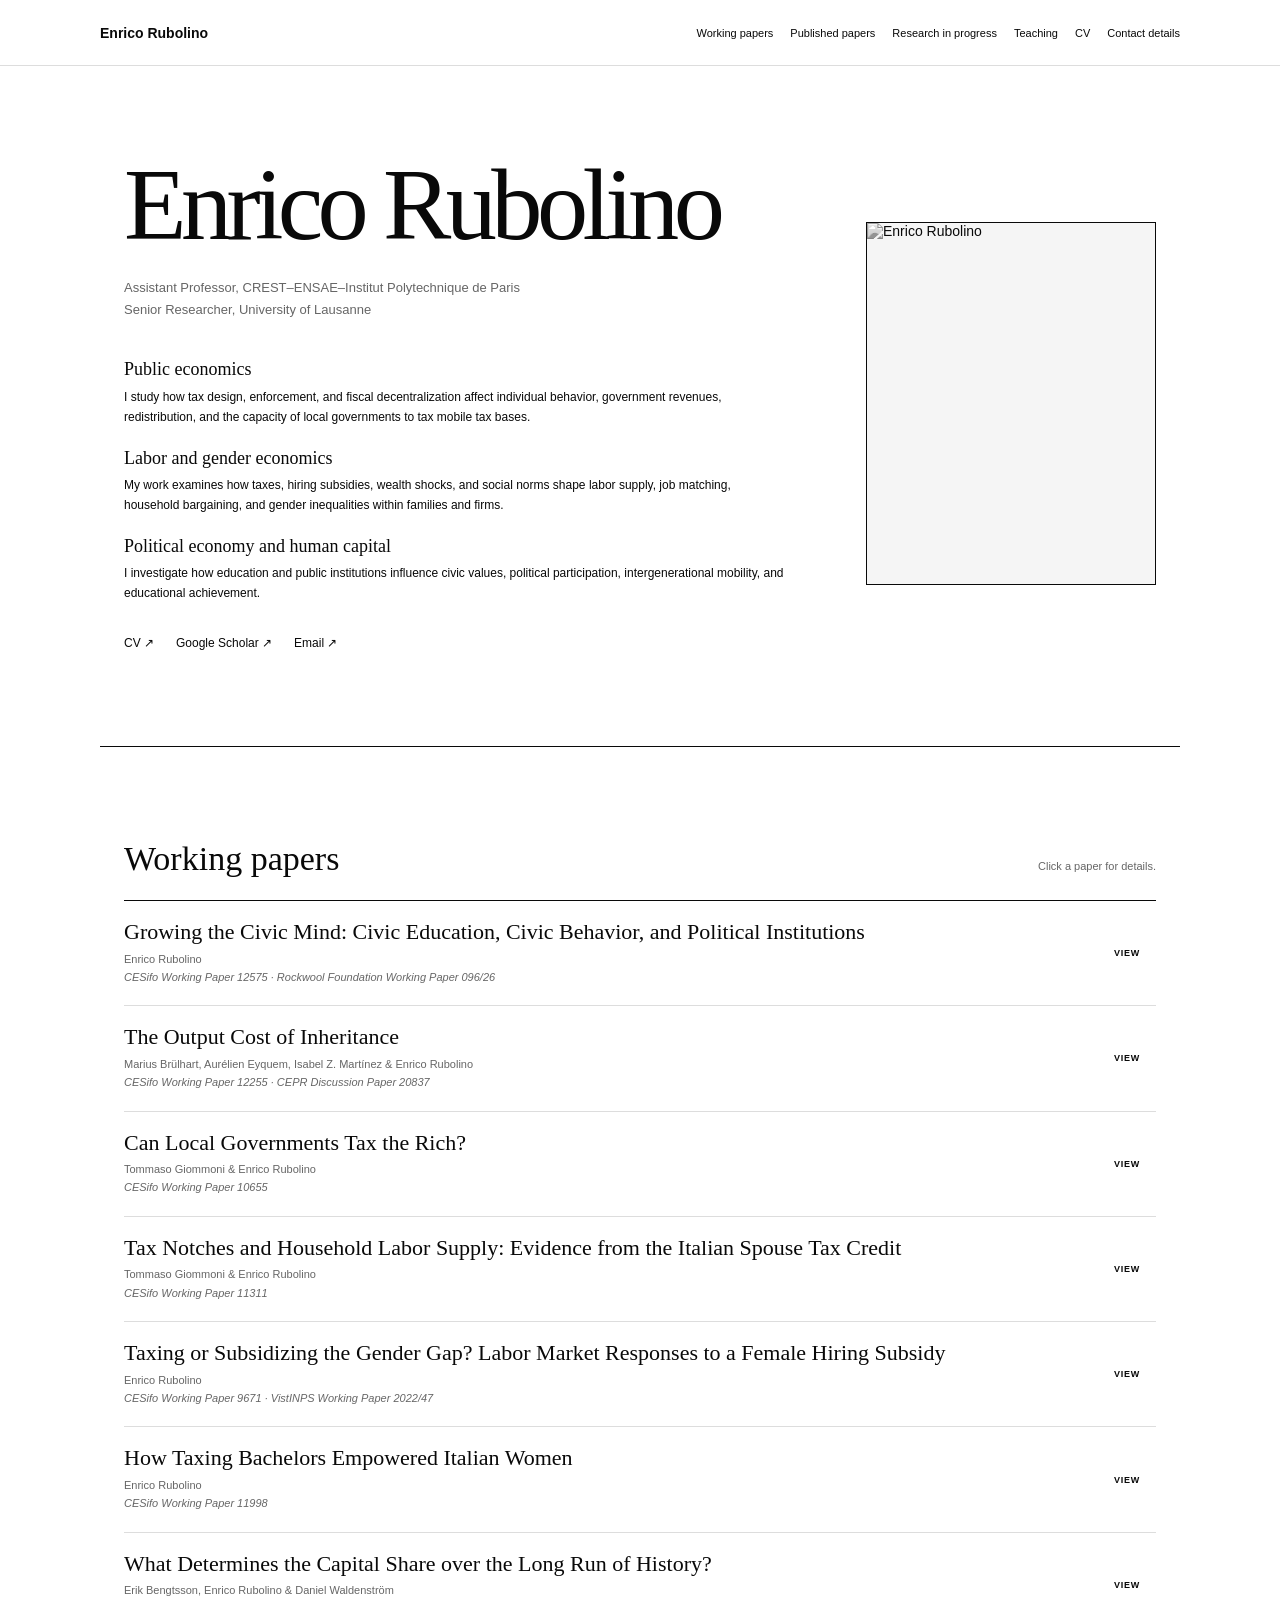
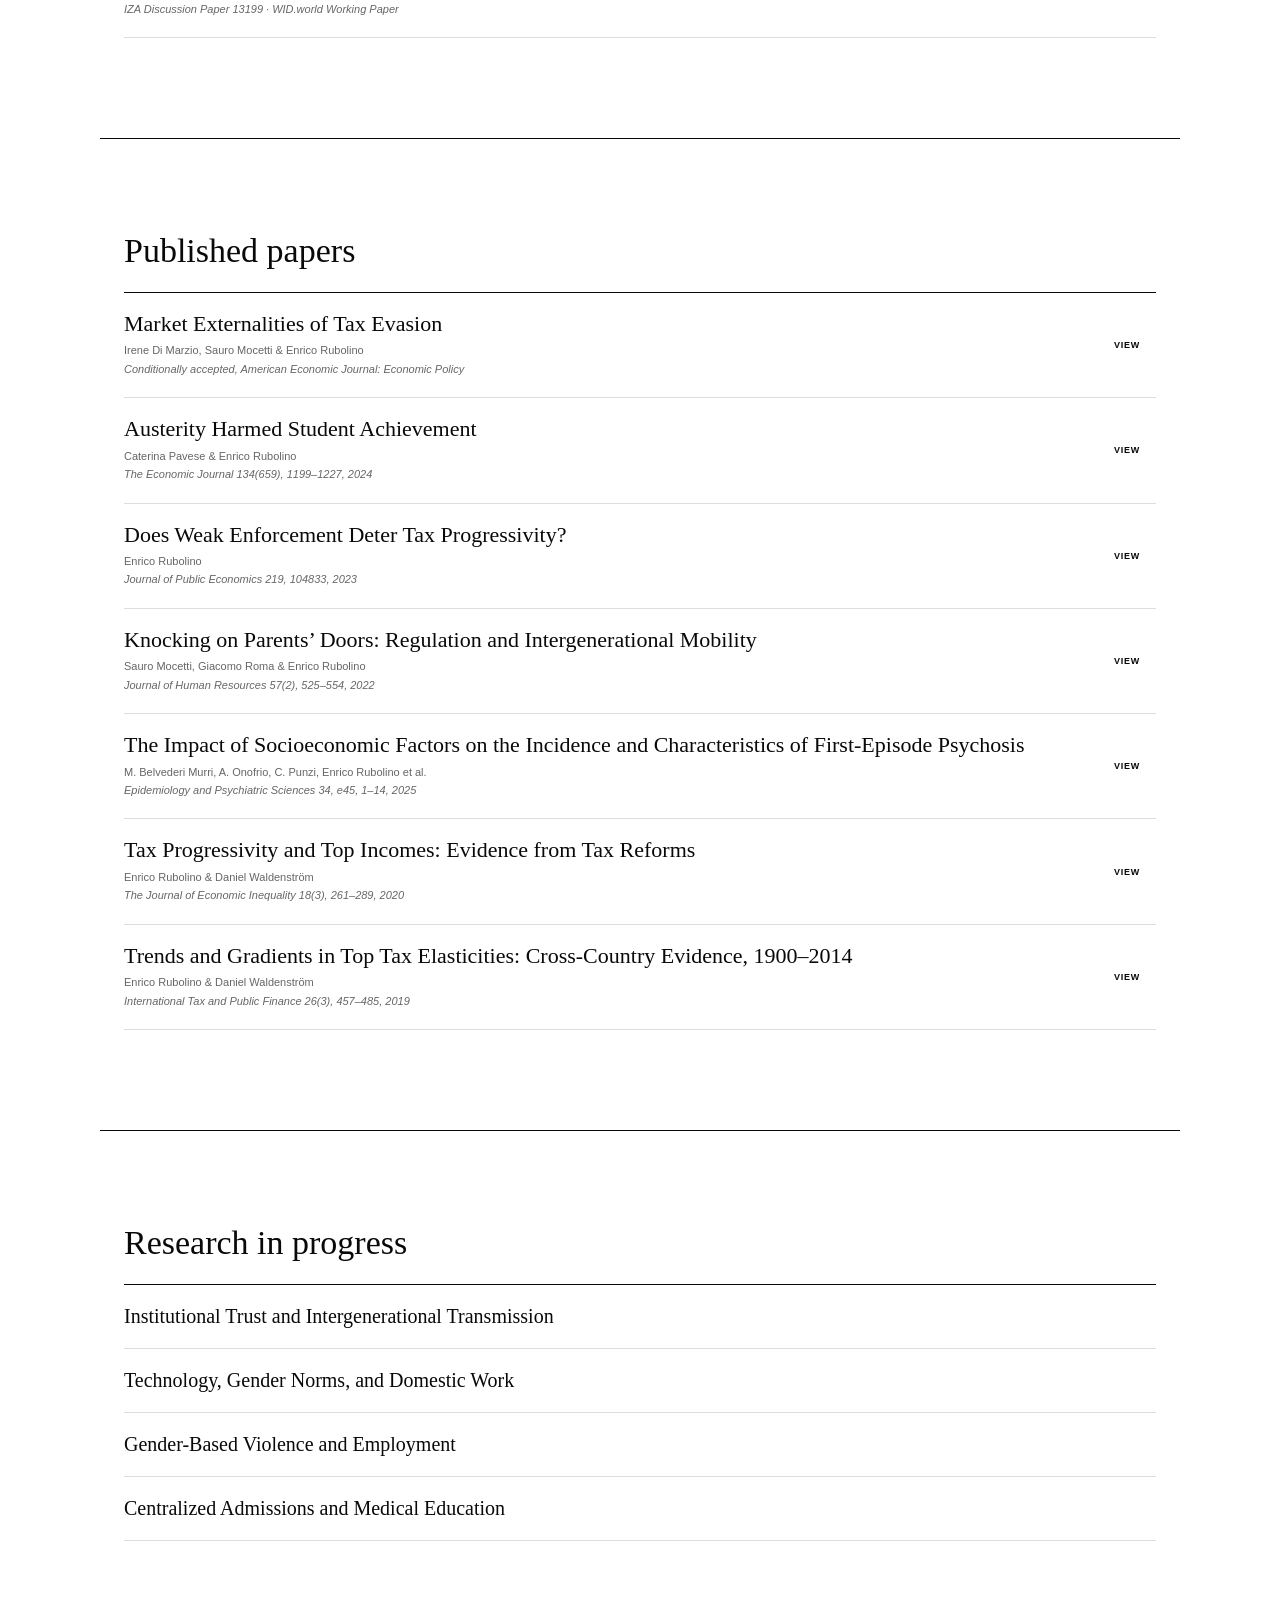
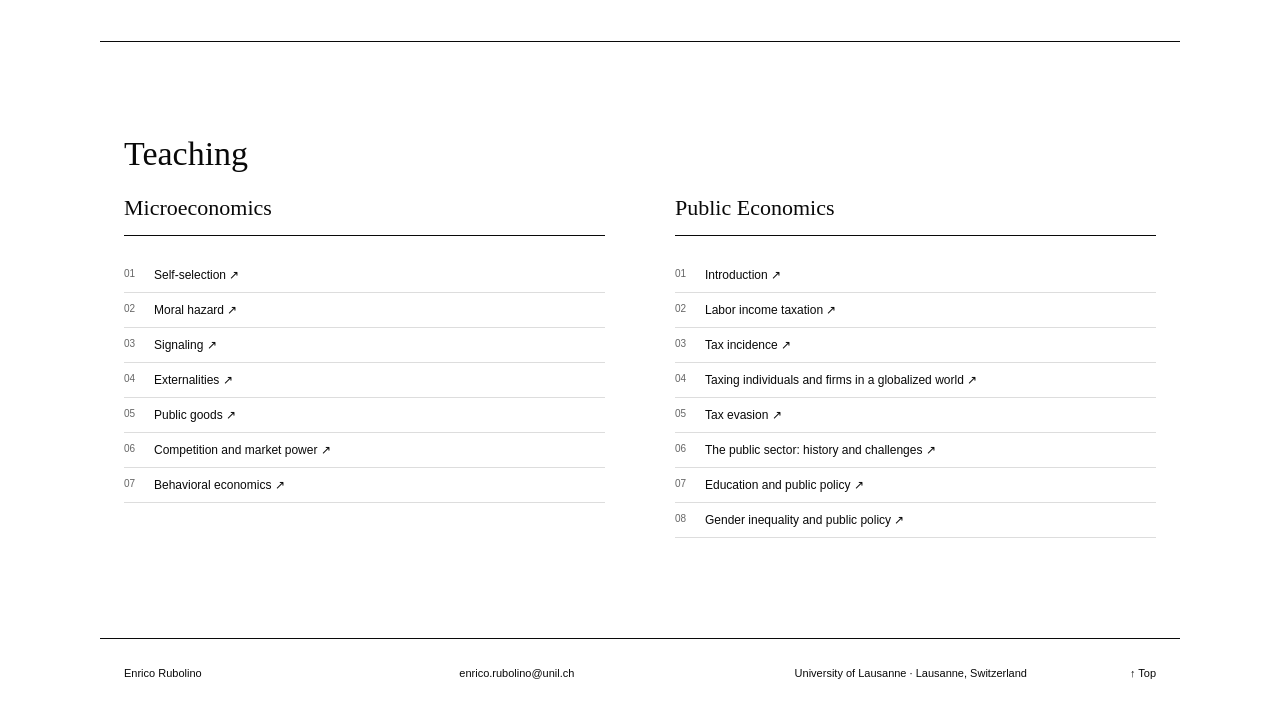
==== index.html @ b9f189d6 "Publish complete academic website" ====
<!doctype html>
<html lang="en"><head><meta charset="UTF-8"><meta name="viewport" content="width=device-width,initial-scale=1"><meta name="description" content="Academic website of Enrico Rubolino"><title>Enrico Rubolino</title><link rel="stylesheet" href="styles.css"></head>
<body><main id="app"></main><script src="data/content.js"></script><script src="app.js"></script></body></html>
---- styles.css ----
:root{--black:#090909;--white:#fff;--line:#ddd;--muted:#666}*{box-sizing:border-box}html{scroll-behavior:smooth;scroll-padding-top:100px}body{margin:0;background:#fff;color:var(--black);font-family:Arial,Helvetica,sans-serif;font-size:14px}a{color:inherit;text-decoration:none}header{position:sticky;top:0;z-index:10;min-height:66px;padding:0 max(24px,calc((100vw - 1080px)/2));background:rgba(255,255,255,.96);border-bottom:1px solid var(--line);display:flex;align-items:center;justify-content:space-between}.name{font-weight:600;white-space:nowrap}nav{display:flex;gap:17px;align-items:center;font-size:11px}.intro,.content,footer{max-width:1080px;margin:auto;padding-left:24px;padding-right:24px}.intro{min-height:680px;padding-top:85px;padding-bottom:90px;display:grid;grid-template-columns:1fr 290px;gap:80px;align-items:center}h1,h2,h3,p{margin-top:0}h1{font:400 clamp(58px,8vw,108px)/.94 Georgia,serif;letter-spacing:-.055em;margin-bottom:22px}.affiliation{font-size:13px;line-height:1.7;color:var(--muted);margin:24px 0 38px}.research-summary{display:grid;gap:20px;max-width:690px}.research-summary h2{font:400 18px/1.2 Georgia,serif;margin-bottom:7px}.research-summary p{font-size:12px;line-height:1.65;margin:0}.intro-links,.actions{display:flex;gap:22px;flex-wrap:wrap;margin-top:32px;font-size:12px}.portrait{width:100%;aspect-ratio:4/5;border:1px solid var(--black);overflow:hidden;background:#f5f5f5}.portrait img{width:100%;height:100%;object-fit:cover;filter:grayscale(1)}.content{padding-top:95px;padding-bottom:100px;border-top:1px solid var(--black)}.section-heading{display:flex;align-items:baseline;justify-content:space-between;margin-bottom:24px}.section-heading h2{font:400 34px/1 Georgia,serif;margin:0}.section-heading p{font-size:11px;color:var(--muted);margin:0}.paper-list{border-top:1px solid var(--black)}.paper{border-bottom:1px solid var(--line)}.paper summary{list-style:none;cursor:pointer;padding:17px 0;display:grid;grid-template-columns:1fr 42px;gap:18px;align-items:center}.paper summary::-webkit-details-marker{display:none}.paper h3{font:400 clamp(17px,2vw,22px)/1.25 Georgia,serif;margin-bottom:6px}.paper summary p{margin:0 0 3px;font-size:11px;color:var(--muted);line-height:1.4}.paper summary .status{font-style:italic}.paper summary>span{font-size:9px;text-transform:uppercase;letter-spacing:.08em}.paper summary i{display:none;font-style:normal}.paper[open] summary b{display:none}.paper[open] summary i{display:inline}.paper-details{border-top:1px solid var(--line);padding:28px 0 38px;display:grid;grid-template-columns:.75fr 1.25fr;gap:55px}.paper-details>div>p{line-height:1.65;max-width:460px}figure{margin:0}figure img{display:block;width:100%;height:auto;max-height:470px;object-fit:contain;object-position:left top;filter:grayscale(1)}figcaption{font-size:9px;color:var(--muted);margin-top:9px}.wip{list-style:none;padding:0;margin:0;border-top:1px solid var(--black)}.wip li{padding:20px 0;border-bottom:1px solid var(--line)}.wip strong{font:400 20px Georgia,serif}.courses{display:grid;grid-template-columns:1fr 1fr;gap:70px}.course h3{font:400 22px Georgia,serif;padding-bottom:14px;border-bottom:1px solid var(--black)}.course ol{list-style:none;padding:0;margin:0}.course li{display:grid;grid-template-columns:30px 1fr;padding:10px 0;border-bottom:1px solid var(--line);font-size:12px}.course li span{color:var(--muted);font-size:10px}footer{border-top:1px solid var(--black);padding-top:28px;padding-bottom:40px;display:grid;grid-template-columns:1fr 1fr 1fr auto;gap:20px;font-size:11px}footer p{margin:0}a:hover{text-decoration:underline;text-underline-offset:3px}@media(max-width:900px){header{padding:12px 18px;align-items:flex-start;gap:18px}nav{justify-content:flex-end;flex-wrap:wrap;gap:8px 14px}.intro,.content,footer{padding-left:18px;padding-right:18px}.intro{grid-template-columns:1fr;gap:38px;padding-top:70px}.portrait{width:210px;grid-row:1}.paper-details{grid-template-columns:1fr}.courses{grid-template-columns:1fr;gap:44px}footer{grid-template-columns:1fr;gap:10px}}@media(max-width:560px){header .name{display:none}nav{justify-content:flex-start}.section-heading{display:block}.section-heading p{margin-top:10px}}@media(prefers-reduced-motion:reduce){html{scroll-behavior:auto}}

.wip .coauthors{display:block;margin-top:7px;font-size:11px;color:var(--muted)}
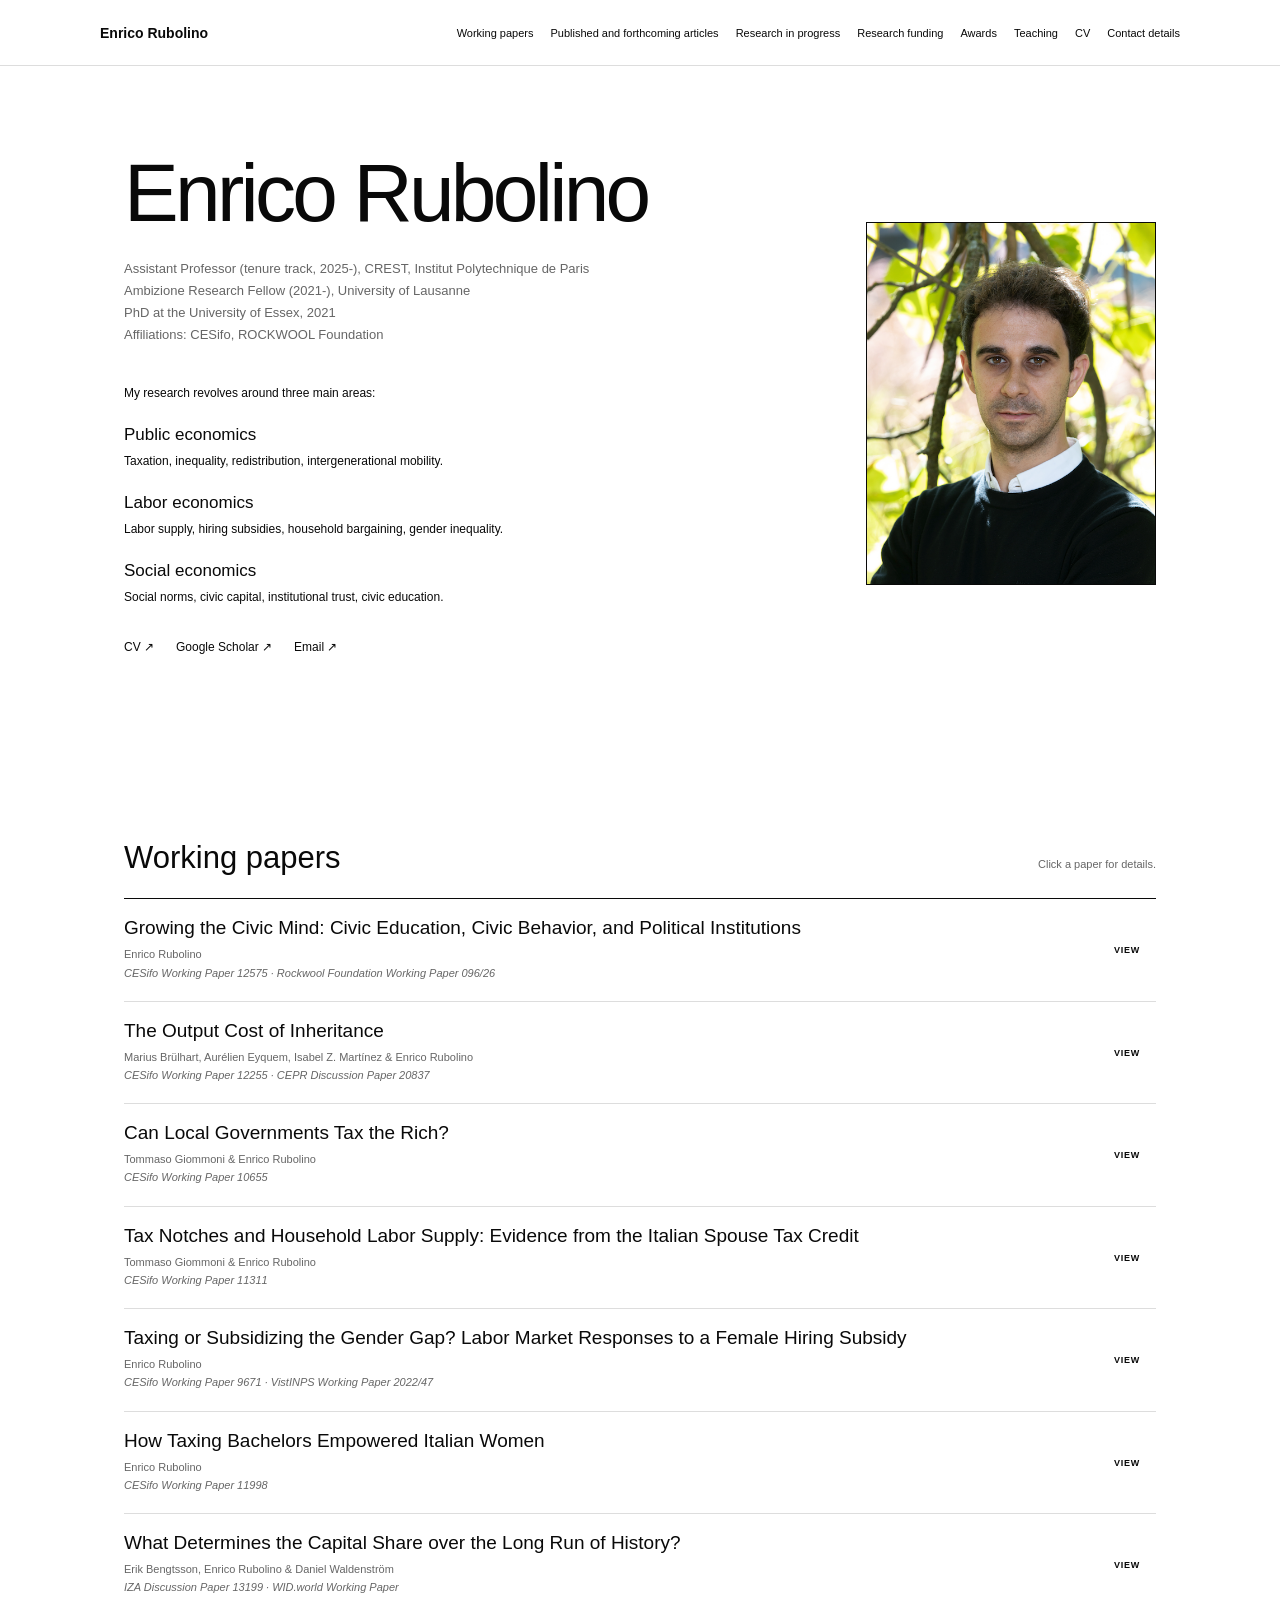
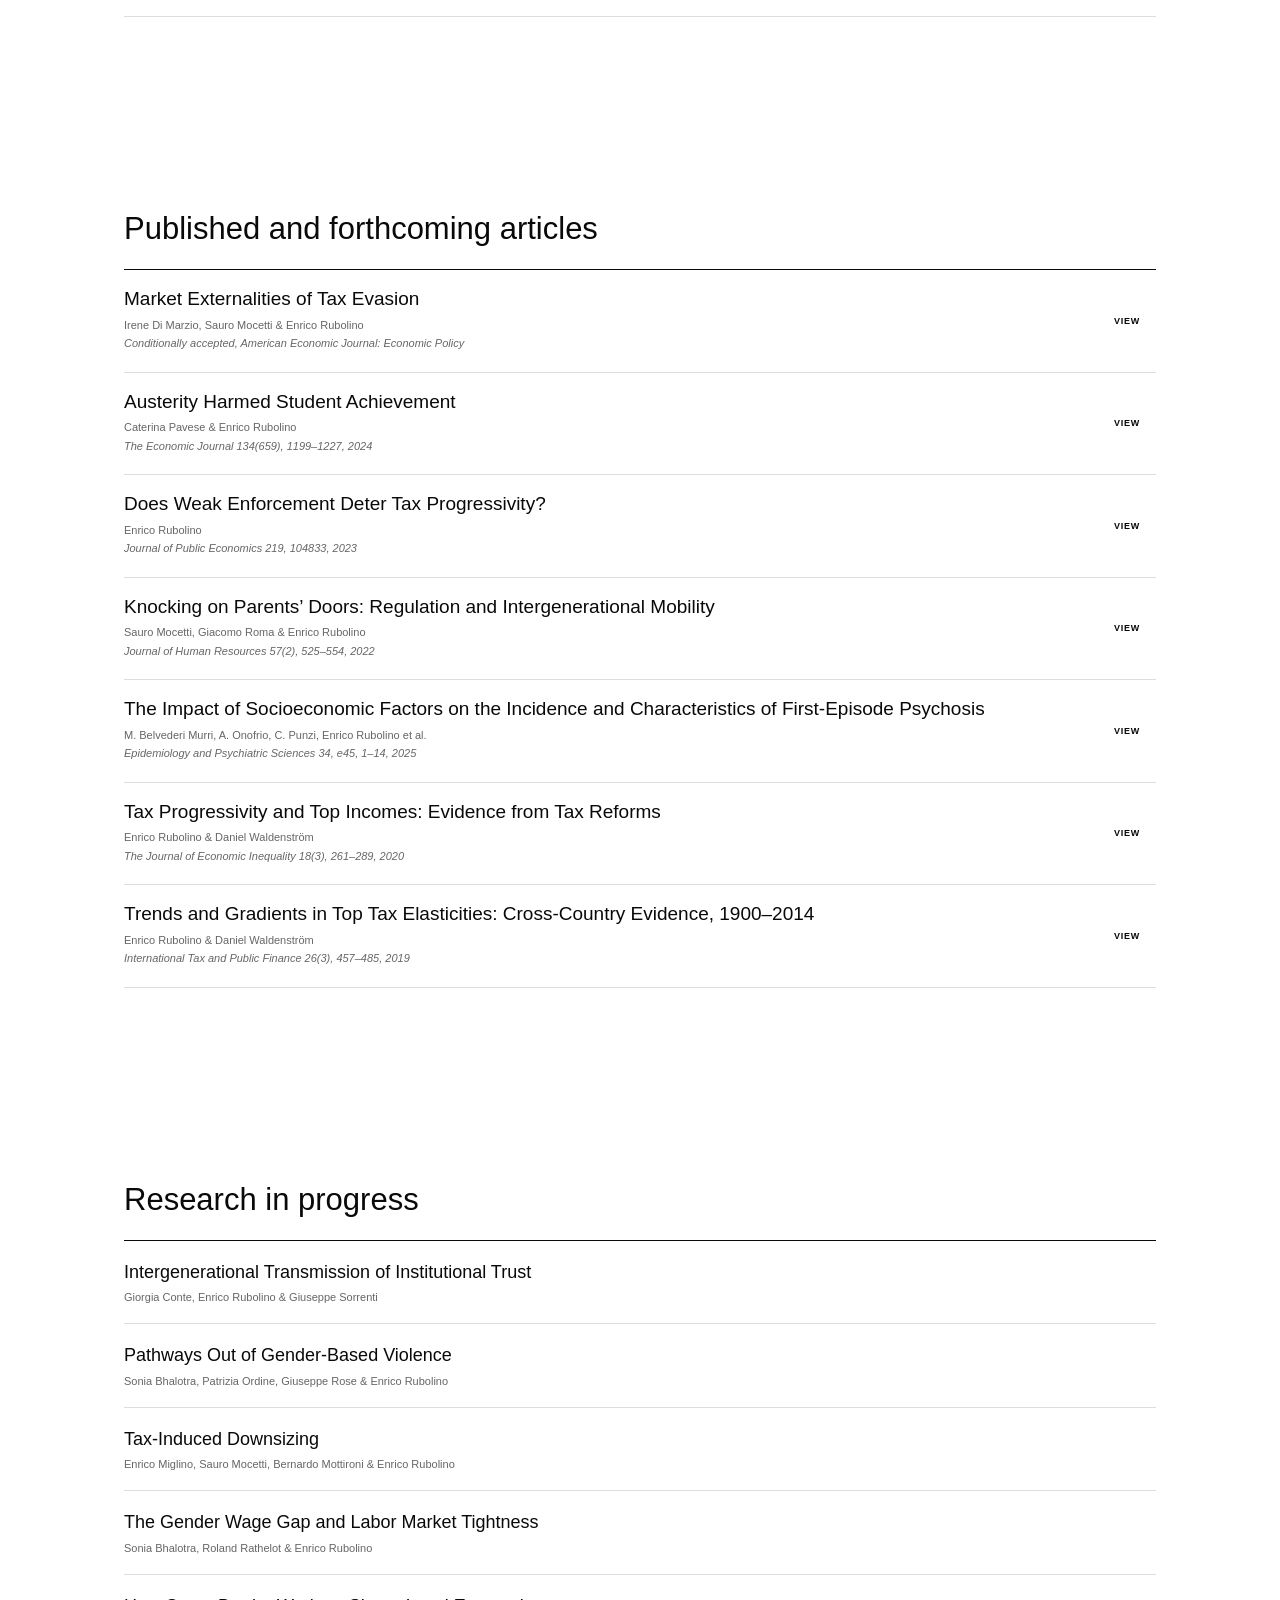
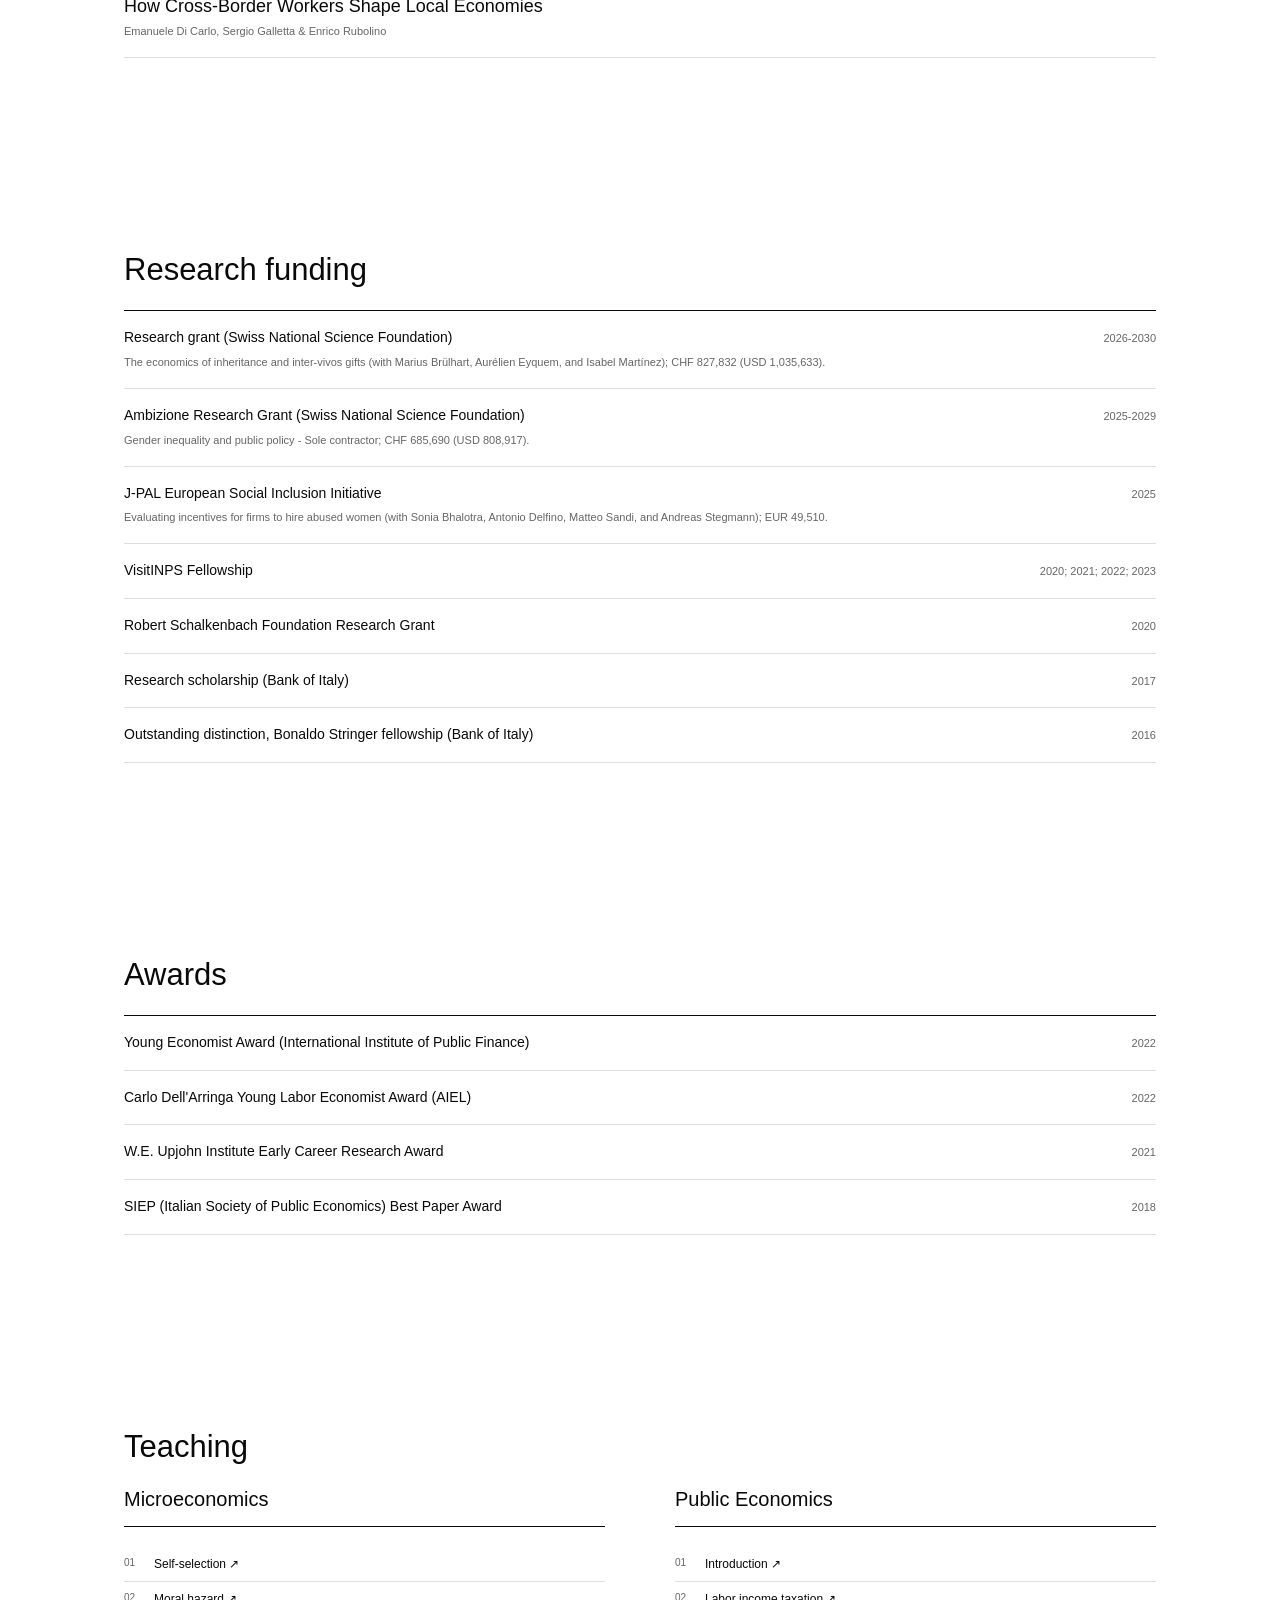
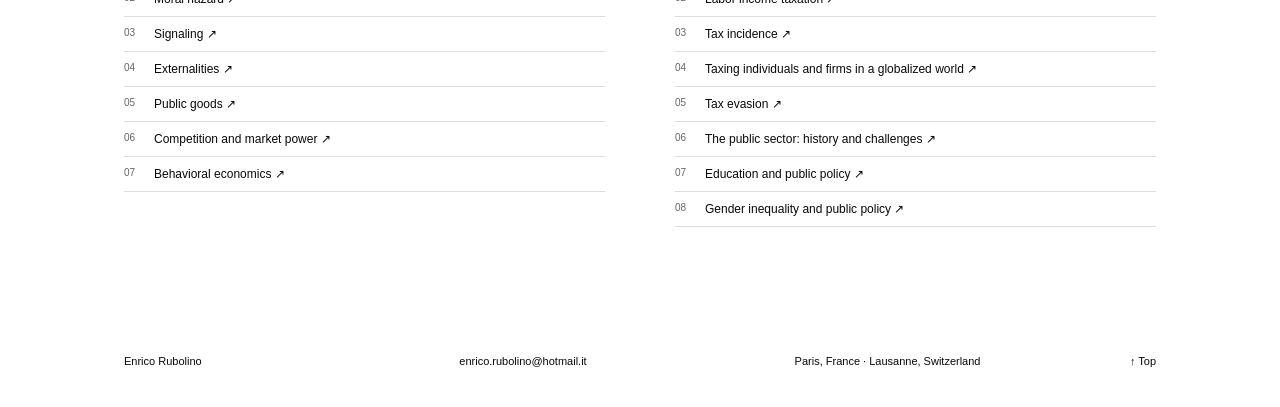
==== commit 80d6e22c: "Enhance index.html with SEO metadata and title Updated the HTML structure and added metadata for SEO" ====
--- a/index.html
+++ b/index.html
@@ -1,3 +1,79 @@
 <!doctype html>
-<html lang="en"><head><meta charset="UTF-8"><meta name="viewport" content="width=device-width,initial-scale=1"><meta name="description" content="Academic website of Enrico Rubolino"><title>Enrico Rubolino</title><link rel="stylesheet" href="styles.css"></head>
-<body><main id="app"></main><script src="data/content.js"></script><script src="app.js"></script></body></html>+<html lang="en">
+  <head>
+    <meta charset="UTF-8">
+    <meta
+      name="viewport"
+      content="width=device-width, initial-scale=1"
+    >
+
+    <title>Enrico Rubolino | Economist</title>
+
+    <meta
+      name="description"
+      content="Enrico Rubolino is an economist working in public economics, labor economics, taxation, inequality, gender, and social economics."
+    >
+
+    <meta name="author" content="Enrico Rubolino">
+
+    <meta
+      name="keywords"
+      content="Enrico Rubolino, economist, public economics, labor economics, taxation, inequality, gender economics, social economics, CREST, Institut Polytechnique de Paris, University of Lausanne"
+    >
+
+    <meta name="robots" content="index, follow">
+
+    <link
+      rel="canonical"
+      href="https://enricorubolino.github.io/"
+    >
+
+    <link rel="stylesheet" href="styles.css">
+
+    <script type="application/ld+json">
+    {
+      "@context": "https://schema.org",
+      "@type": "Person",
+      "name": "Enrico Rubolino",
+      "url": "https://enricorubolino.github.io/",
+      "jobTitle": "Assistant Professor of Economics",
+      "affiliation": [
+        {
+          "@type": "Organization",
+          "name": "CREST, Institut Polytechnique de Paris"
+        },
+        {
+          "@type": "Organization",
+          "name": "University of Lausanne"
+        }
+      ],
+      "sameAs": [
+        "https://scholar.google.com/citations?hl=en&user=i5QBRO0AAAAJ"
+      ],
+      "knowsAbout": [
+        "Public economics",
+        "Labor economics",
+        "Taxation",
+        "Inequality",
+        "Gender economics",
+        "Social economics"
+      ]
+    }
+    </script>
+  </head>
+
+  <body>
+    <main id="app"></main>
+
+    <noscript>
+      <p>
+        Enrico Rubolino is an economist working in public economics,
+        labor economics, taxation, inequality, gender, and social
+        economics.
+      </p>
+    </noscript>
+
+    <script src="data/content.js"></script>
+    <script src="app.js"></script>
+  </body>
+</html>
--- a/styles.css
+++ b/styles.css
@@ -1,4 +1,427 @@
-
-:root{--black:#090909;--white:#fff;--line:#ddd;--muted:#666}*{box-sizing:border-box}html{scroll-behavior:smooth;scroll-padding-top:100px}body{margin:0;background:#fff;color:var(--black);font-family:Arial,Helvetica,sans-serif;font-size:14px}a{color:inherit;text-decoration:none}header{position:sticky;top:0;z-index:10;min-height:66px;padding:0 max(24px,calc((100vw - 1080px)/2));background:rgba(255,255,255,.96);border-bottom:1px solid var(--line);display:flex;align-items:center;justify-content:space-between}.name{font-weight:600;white-space:nowrap}nav{display:flex;gap:17px;align-items:center;font-size:11px}.intro,.content,footer{max-width:1080px;margin:auto;padding-left:24px;padding-right:24px}.intro{min-height:680px;padding-top:85px;padding-bottom:90px;display:grid;grid-template-columns:1fr 290px;gap:80px;align-items:center}h1,h2,h3,p{margin-top:0}h1{font:400 clamp(58px,8vw,108px)/.94 Georgia,serif;letter-spacing:-.055em;margin-bottom:22px}.affiliation{font-size:13px;line-height:1.7;color:var(--muted);margin:24px 0 38px}.research-summary{display:grid;gap:20px;max-width:690px}.research-summary h2{font:400 18px/1.2 Georgia,serif;margin-bottom:7px}.research-summary p{font-size:12px;line-height:1.65;margin:0}.intro-links,.actions{display:flex;gap:22px;flex-wrap:wrap;margin-top:32px;font-size:12px}.portrait{width:100%;aspect-ratio:4/5;border:1px solid var(--black);overflow:hidden;background:#f5f5f5}.portrait img{width:100%;height:100%;object-fit:cover;filter:grayscale(1)}.content{padding-top:95px;padding-bottom:100px;border-top:1px solid var(--black)}.section-heading{display:flex;align-items:baseline;justify-content:space-between;margin-bottom:24px}.section-heading h2{font:400 34px/1 Georgia,serif;margin:0}.section-heading p{font-size:11px;color:var(--muted);margin:0}.paper-list{border-top:1px solid var(--black)}.paper{border-bottom:1px solid var(--line)}.paper summary{list-style:none;cursor:pointer;padding:17px 0;display:grid;grid-template-columns:1fr 42px;gap:18px;align-items:center}.paper summary::-webkit-details-marker{display:none}.paper h3{font:400 clamp(17px,2vw,22px)/1.25 Georgia,serif;margin-bottom:6px}.paper summary p{margin:0 0 3px;font-size:11px;color:var(--muted);line-height:1.4}.paper summary .status{font-style:italic}.paper summary>span{font-size:9px;text-transform:uppercase;letter-spacing:.08em}.paper summary i{display:none;font-style:normal}.paper[open] summary b{display:none}.paper[open] summary i{display:inline}.paper-details{border-top:1px solid var(--line);padding:28px 0 38px;display:grid;grid-template-columns:.75fr 1.25fr;gap:55px}.paper-details>div>p{line-height:1.65;max-width:460px}figure{margin:0}figure img{display:block;width:100%;height:auto;max-height:470px;object-fit:contain;object-position:left top;filter:grayscale(1)}figcaption{font-size:9px;color:var(--muted);margin-top:9px}.wip{list-style:none;padding:0;margin:0;border-top:1px solid var(--black)}.wip li{padding:20px 0;border-bottom:1px solid var(--line)}.wip strong{font:400 20px Georgia,serif}.courses{display:grid;grid-template-columns:1fr 1fr;gap:70px}.course h3{font:400 22px Georgia,serif;padding-bottom:14px;border-bottom:1px solid var(--black)}.course ol{list-style:none;padding:0;margin:0}.course li{display:grid;grid-template-columns:30px 1fr;padding:10px 0;border-bottom:1px solid var(--line);font-size:12px}.course li span{color:var(--muted);font-size:10px}footer{border-top:1px solid var(--black);padding-top:28px;padding-bottom:40px;display:grid;grid-template-columns:1fr 1fr 1fr auto;gap:20px;font-size:11px}footer p{margin:0}a:hover{text-decoration:underline;text-underline-offset:3px}@media(max-width:900px){header{padding:12px 18px;align-items:flex-start;gap:18px}nav{justify-content:flex-end;flex-wrap:wrap;gap:8px 14px}.intro,.content,footer{padding-left:18px;padding-right:18px}.intro{grid-template-columns:1fr;gap:38px;padding-top:70px}.portrait{width:210px;grid-row:1}.paper-details{grid-template-columns:1fr}.courses{grid-template-columns:1fr;gap:44px}footer{grid-template-columns:1fr;gap:10px}}@media(max-width:560px){header .name{display:none}nav{justify-content:flex-start}.section-heading{display:block}.section-heading p{margin-top:10px}}@media(prefers-reduced-motion:reduce){html{scroll-behavior:auto}}
-
-.wip .coauthors{display:block;margin-top:7px;font-size:11px;color:var(--muted)}
+:root {
+  --black: #090909;
+  --white: #fff;
+  --line: #ddd;
+  --muted: #666;
+}
+
+* {
+  box-sizing: border-box;
+}
+
+html {
+  scroll-behavior: smooth;
+  scroll-padding-top: 100px;
+}
+
+body {
+  margin: 0;
+  background: var(--white);
+  color: var(--black);
+  font-family: Helvetica, Arial, sans-serif;
+  font-size: 14px;
+}
+
+a {
+  color: inherit;
+  text-decoration: none;
+}
+
+header {
+  position: sticky;
+  top: 0;
+  z-index: 10;
+  min-height: 66px;
+  padding: 0 max(24px, calc((100vw - 1080px) / 2));
+  background: rgba(255, 255, 255, 0.96);
+  border-bottom: 1px solid var(--line);
+  display: flex;
+  align-items: center;
+  justify-content: space-between;
+}
+
+.name {
+  font-weight: 600;
+  white-space: nowrap;
+}
+
+nav {
+  display: flex;
+  gap: 17px;
+  align-items: center;
+  font-size: 11px;
+}
+
+.intro,
+.content,
+footer {
+  max-width: 1080px;
+  margin: auto;
+  padding-left: 24px;
+  padding-right: 24px;
+}
+
+.intro {
+  min-height: 680px;
+  padding-top: 85px;
+  padding-bottom: 90px;
+  display: grid;
+  grid-template-columns: 1fr 290px;
+  gap: 80px;
+  align-items: center;
+}
+
+h1,
+h2,
+h3,
+p {
+  margin-top: 0;
+}
+
+h1 {
+  font: 400 clamp(48px, 6.5vw, 82px) / 0.98 Helvetica, Arial, sans-serif;
+  letter-spacing: -0.045em;
+  margin-bottom: 22px;
+}
+
+.affiliation {
+  margin: 24px 0 38px;
+  color: var(--muted);
+  font-size: 13px;
+  line-height: 1.7;
+}
+
+.research-summary {
+  display: grid;
+  gap: 20px;
+  max-width: 690px;
+}
+
+.research-summary h2 {
+  margin-bottom: 7px;
+  font: 400 17px/1.25 Helvetica, Arial, sans-serif;
+}
+
+.research-summary p {
+  margin: 0;
+  font-size: 12px;
+  line-height: 1.65;
+}
+
+.intro-links,
+.actions {
+  display: flex;
+  flex-wrap: wrap;
+  gap: 22px;
+  margin-top: 32px;
+  font-size: 12px;
+}
+
+.portrait {
+  width: 100%;
+  aspect-ratio: 4/5;
+  overflow: hidden;
+  background: #f5f5f5;
+  border: 1px solid var(--black);
+}
+
+.portrait img {
+  width: 100%;
+  height: 100%;
+  object-fit: cover;
+}
+
+.content {
+  padding-top: 95px;
+  padding-bottom: 100px;
+}
+
+.section-heading {
+  display: flex;
+  align-items: baseline;
+  justify-content: space-between;
+  margin-bottom: 24px;
+}
+
+.section-heading h2 {
+  margin: 0;
+  font: 400 31px/1.08 Helvetica, Arial, sans-serif;
+}
+
+.section-heading p {
+  margin: 0;
+  color: var(--muted);
+  font-size: 11px;
+}
+
+.paper-list {
+  border-top: 1px solid var(--black);
+}
+
+.paper {
+  border-bottom: 1px solid var(--line);
+}
+
+.paper summary {
+  display: grid;
+  grid-template-columns: 1fr 42px;
+  align-items: center;
+  gap: 18px;
+  padding: 17px 0;
+  cursor: pointer;
+  list-style: none;
+}
+
+.paper summary::-webkit-details-marker {
+  display: none;
+}
+
+.paper h3 {
+  margin-bottom: 6px;
+  font: 400 clamp(15px, 1.6vw, 19px) / 1.3 Helvetica, Arial, sans-serif;
+}
+
+.paper summary p {
+  margin: 0 0 3px;
+  color: var(--muted);
+  font-size: 11px;
+  line-height: 1.4;
+}
+
+.paper summary .status {
+  font-style: italic;
+}
+
+.paper summary > span {
+  font-size: 9px;
+  letter-spacing: 0.08em;
+  text-transform: uppercase;
+}
+
+.paper summary i {
+  display: none;
+  font-style: normal;
+}
+
+.paper[open] summary b {
+  display: none;
+}
+
+.paper[open] summary i {
+  display: inline;
+}
+
+.paper-details {
+  display: block;
+  padding: 28px 0 38px;
+  border-top: 1px solid var(--line);
+}
+
+.paper-details > div {
+  width: 100%;
+  max-width: none;
+}
+
+.paper-details > div > p {
+  width: 100%;
+  max-width: none;
+  margin-bottom: 0;
+  font-size: 14px;
+  line-height: 1.65;
+  text-align: justify;
+  text-justify: inter-word;
+}
+
+.actions {
+  margin-top: 32px;
+}
+
+.wip {
+  margin: 0;
+  padding: 0;
+  border-top: 1px solid var(--black);
+  list-style: none;
+}
+
+.wip li {
+  padding: 20px 0;
+  border-bottom: 1px solid var(--line);
+}
+
+.wip strong {
+  font: 400 18px/1.3 Helvetica, Arial, sans-serif;
+}
+
+.wip .coauthors {
+  display: block;
+  margin-top: 7px;
+  color: var(--muted);
+  font-size: 11px;
+}
+
+.courses {
+  display: grid;
+  grid-template-columns: 1fr 1fr;
+  gap: 70px;
+}
+
+.course h3 {
+  padding-bottom: 14px;
+  border-bottom: 1px solid var(--black);
+  font: 400 20px/1.25 Helvetica, Arial, sans-serif;
+}
+
+.course ol {
+  margin: 0;
+  padding: 0;
+  list-style: none;
+}
+
+.course li {
+  display: grid;
+  grid-template-columns: 30px 1fr;
+  padding: 10px 0;
+  border-bottom: 1px solid var(--line);
+  font-size: 12px;
+}
+
+.course li span {
+  color: var(--muted);
+  font-size: 10px;
+}
+
+.cv-list {
+  margin: 0;
+  padding: 0;
+  border-top: 1px solid var(--black);
+  list-style: none;
+}
+
+.cv-list li {
+  padding: 17px 0;
+  border-bottom: 1px solid var(--line);
+}
+
+.cv-entry {
+  display: grid;
+  grid-template-columns: 1fr auto;
+  align-items: baseline;
+  gap: 24px;
+}
+
+.cv-entry strong {
+  font-size: 14px;
+  font-weight: 400;
+  line-height: 1.4;
+}
+
+.cv-year {
+  color: var(--muted);
+  font-size: 11px;
+  white-space: nowrap;
+}
+
+.cv-list p {
+  max-width: 850px;
+  margin: 6px 0 0;
+  color: var(--muted);
+  font-size: 11px;
+  line-height: 1.55;
+}
+
+footer {
+  display: grid;
+  grid-template-columns: 1fr 1fr 1fr auto;
+  gap: 20px;
+  padding-top: 28px;
+  padding-bottom: 40px;
+  font-size: 11px;
+}
+
+footer p {
+  margin: 0;
+}
+
+a:hover {
+  text-decoration: underline;
+  text-underline-offset: 3px;
+}
+
+@media (max-width: 900px) {
+  header {
+    align-items: flex-start;
+    gap: 18px;
+    padding: 12px 18px;
+  }
+
+  nav {
+    flex-wrap: wrap;
+    justify-content: flex-end;
+    gap: 8px 14px;
+  }
+
+  .intro,
+  .content,
+  footer {
+    padding-left: 18px;
+    padding-right: 18px;
+  }
+
+  .intro {
+    grid-template-columns: 1fr;
+    gap: 38px;
+    padding-top: 70px;
+  }
+
+  .portrait {
+    grid-row: 1;
+    width: 210px;
+  }
+
+  .courses {
+    grid-template-columns: 1fr;
+    gap: 44px;
+  }
+
+  footer {
+    grid-template-columns: 1fr;
+    gap: 10px;
+  }
+}
+
+@media (max-width: 560px) {
+  header .name {
+    display: none;
+  }
+
+  nav {
+    justify-content: flex-start;
+  }
+
+  .section-heading {
+    display: block;
+  }
+
+  .section-heading p {
+    margin-top: 10px;
+  }
+
+  .paper-details > div > p {
+    text-align: left;
+  }
+
+  .cv-entry {
+    grid-template-columns: 1fr;
+    gap: 4px;
+  }
+
+  .cv-year {
+    white-space: normal;
+  }
+}
+
+@media (prefers-reduced-motion: reduce) {
+  html {
+    scroll-behavior: auto;
+  }
+}
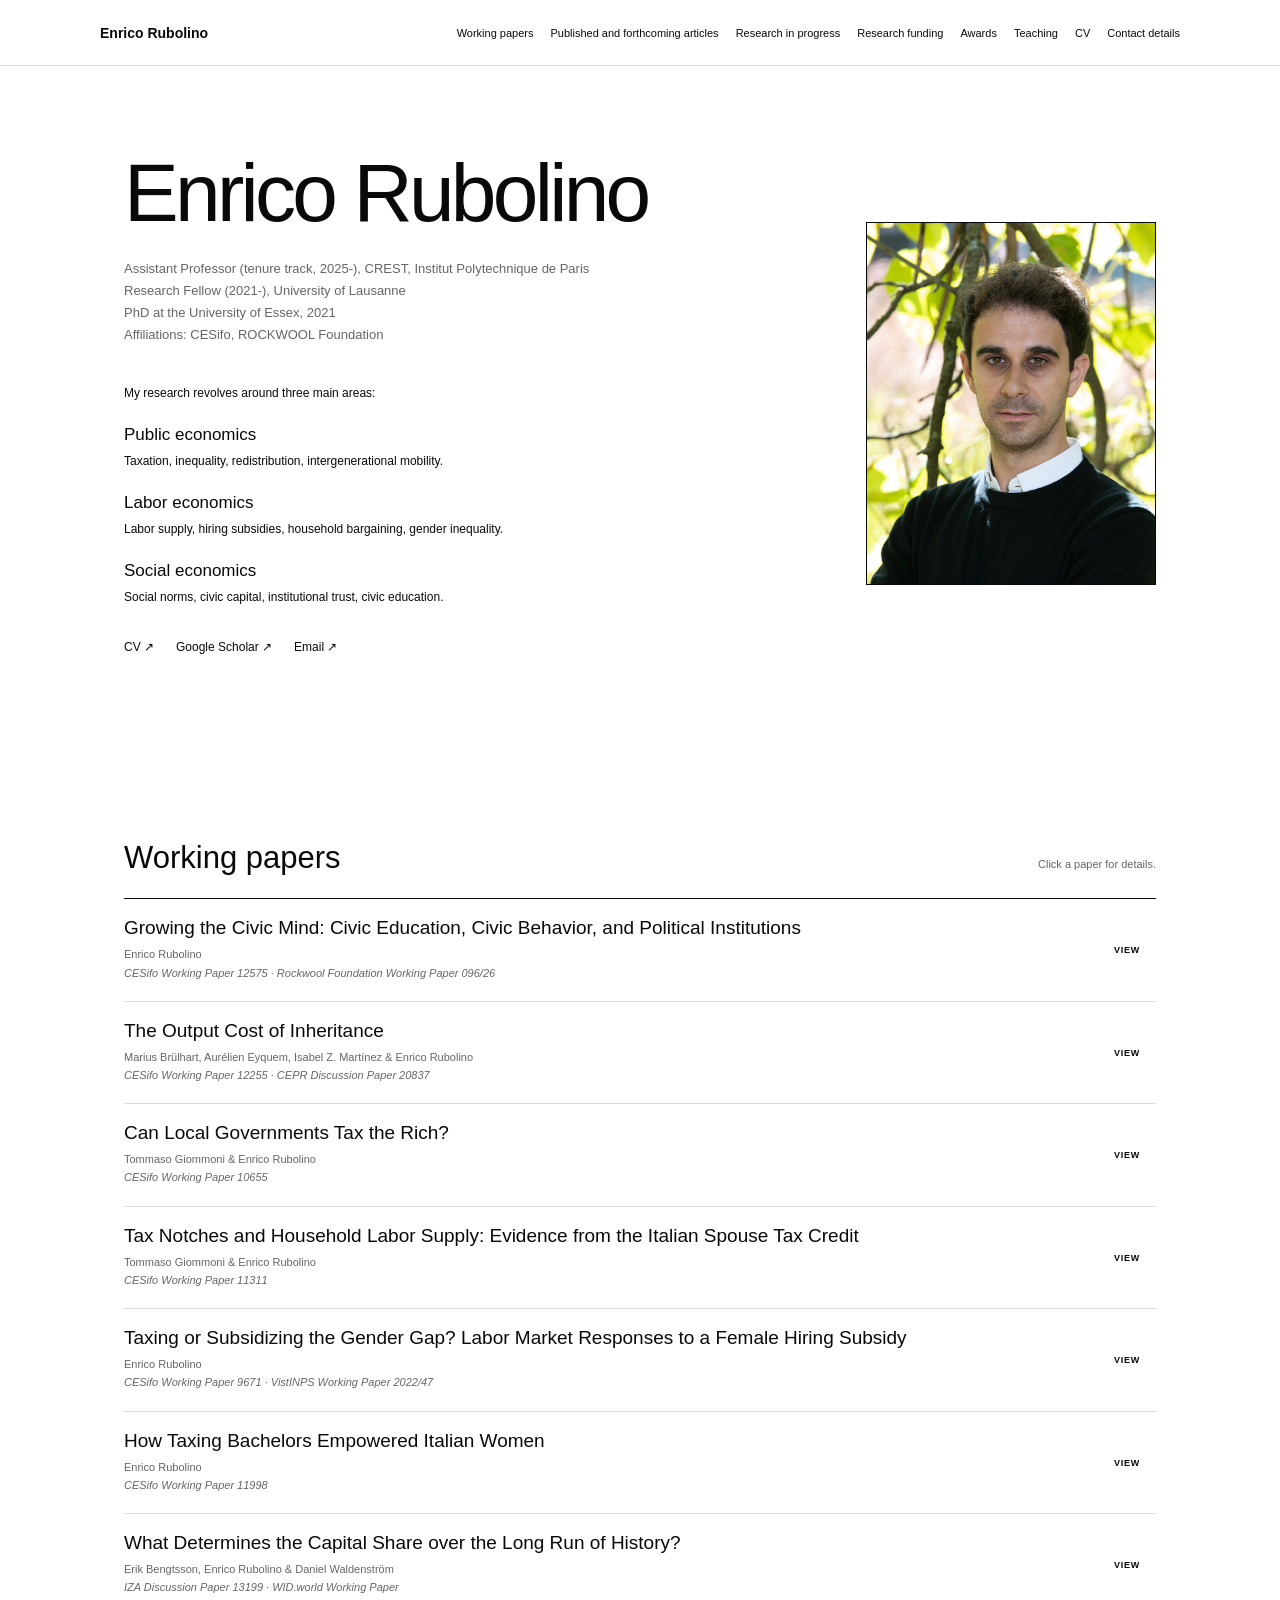
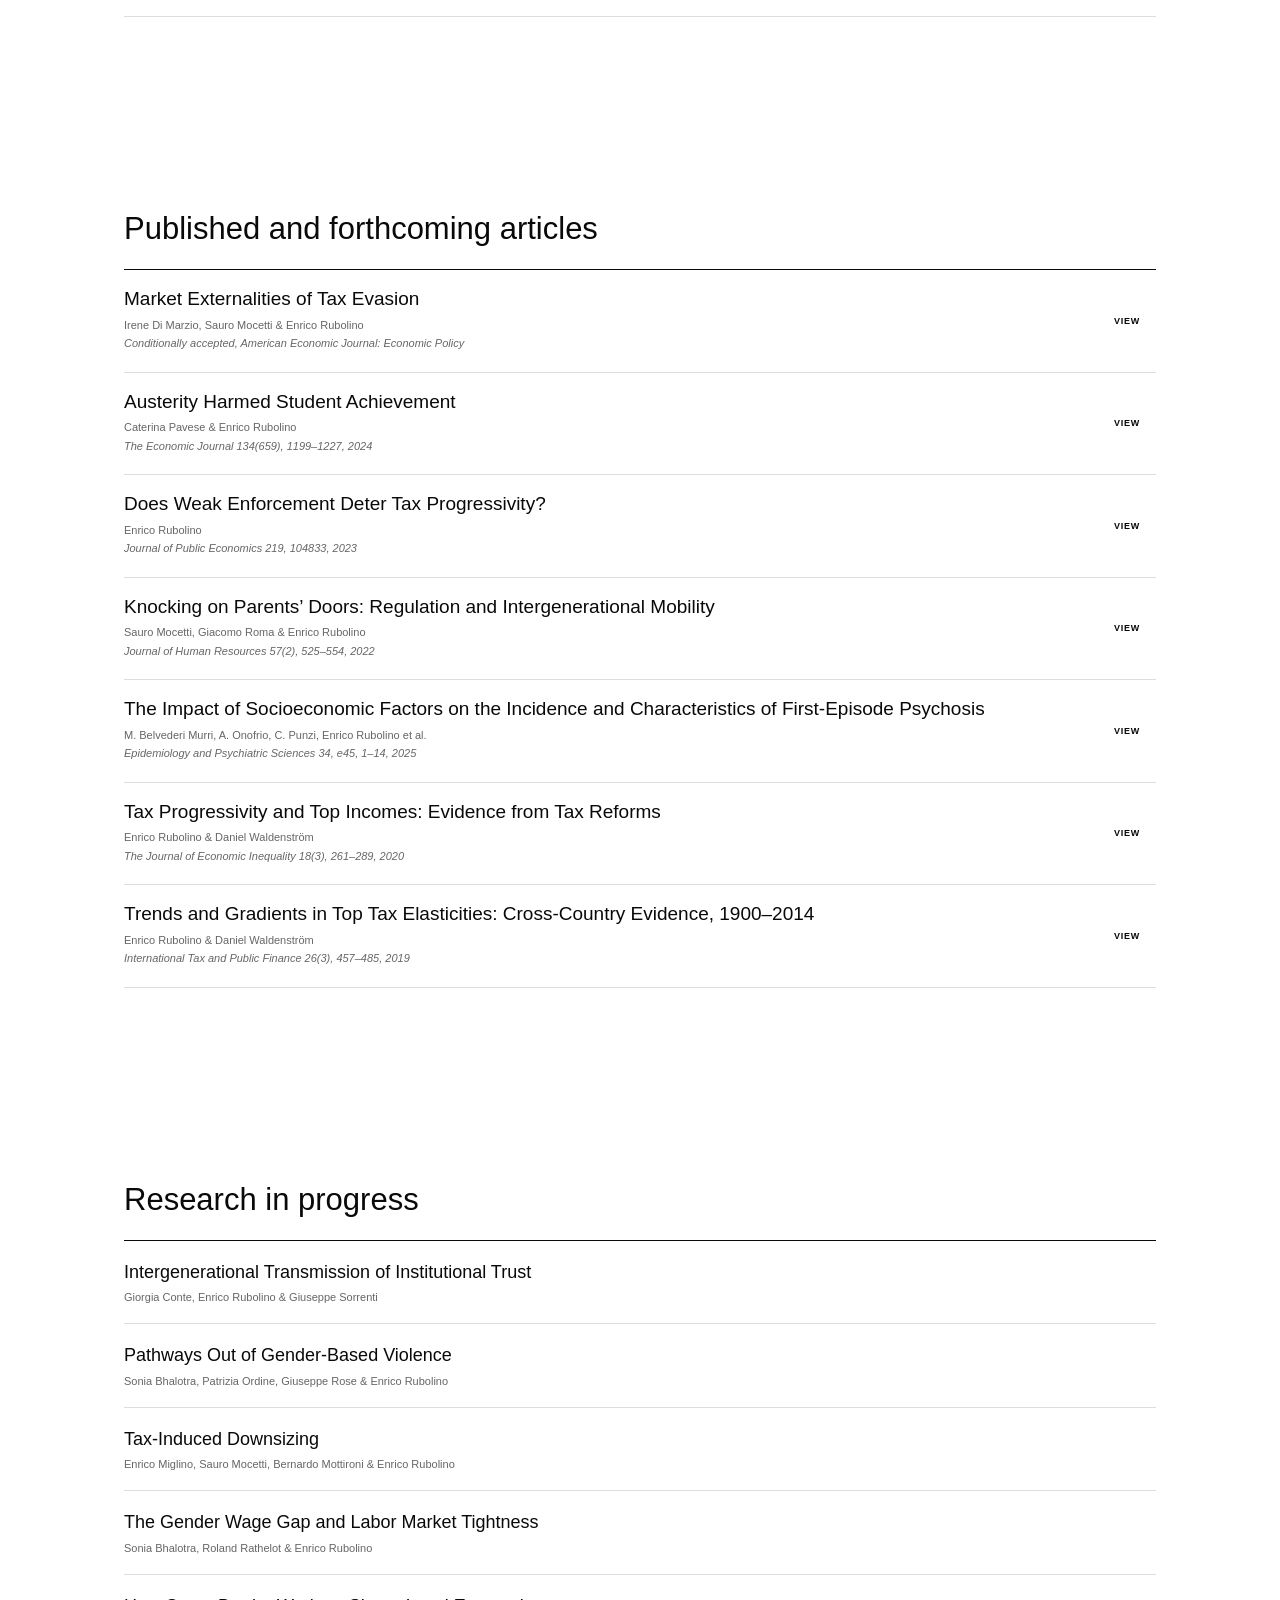
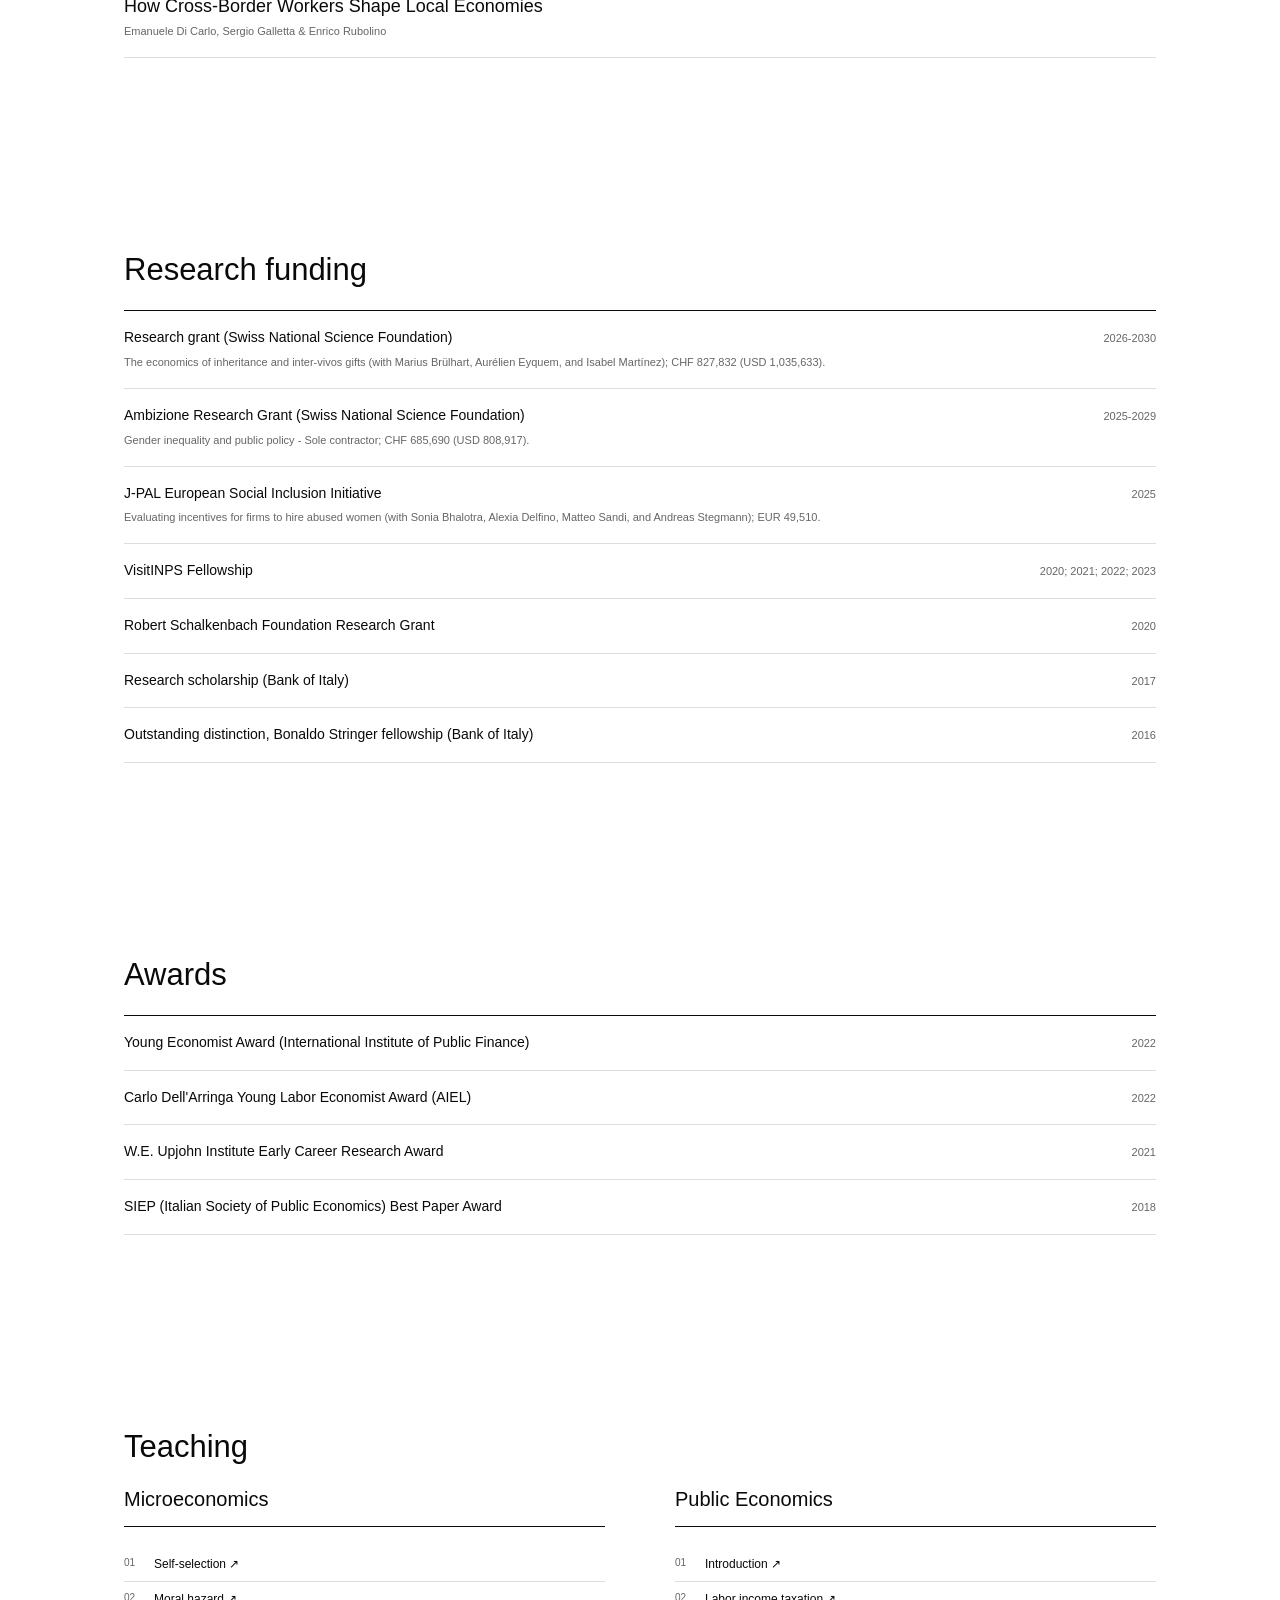
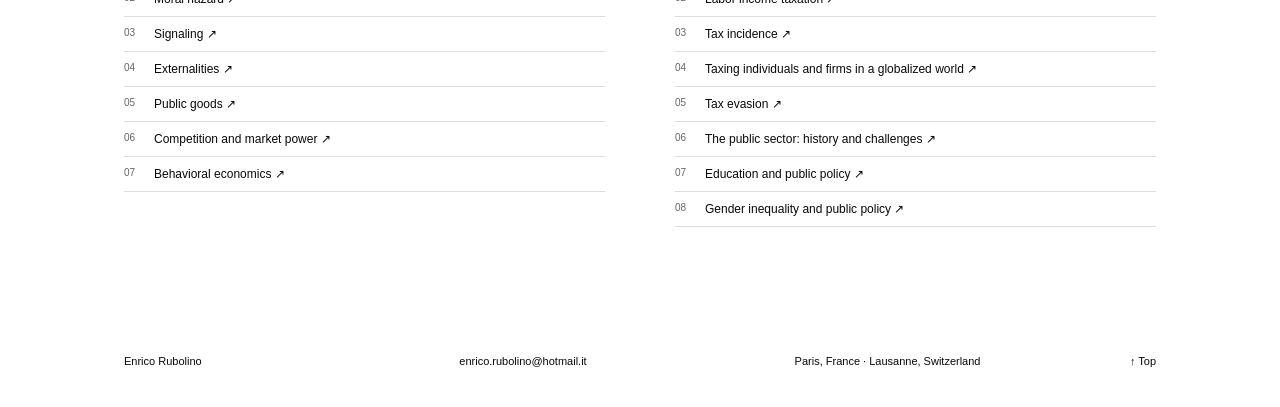
==== commit 27c3966e: "Update index.html" ====
--- a/index.html
+++ b/index.html
@@ -2,16 +2,17 @@
 <html lang="en">
   <head>
     <meta charset="UTF-8">
+
     <meta
       name="viewport"
       content="width=device-width, initial-scale=1"
     >
 
-    <title>Enrico Rubolino | Economist</title>
+    <title>Enrico Rubolino</title>
 
     <meta
       name="description"
-      content="Enrico Rubolino is an economist working in public economics, labor economics, taxation, inequality, gender, and social economics."
+      content="Enrico Rubolino is an economist working in public economics, labor economics, and social economics."
     >
 
     <meta name="author" content="Enrico Rubolino">
@@ -30,6 +31,7 @@
 
     <link rel="stylesheet" href="styles.css">
 
+    <!-- Structured data for Google -->
     <script type="application/ld+json">
     {
       "@context": "https://schema.org",
@@ -60,6 +62,26 @@
       ]
     }
     </script>
+
+    <!-- Google Analytics -->
+    <script
+      async
+      src="https://www.googletagmanager.com/gtag/js?id=G-C6QHWXHPRT"
+    ></script>
+
+    <script>
+      window.dataLayer = window.dataLayer || [];
+
+      function gtag() {
+        dataLayer.push(arguments);
+      }
+
+      gtag("js", new Date());
+
+      gtag("config", "G-C6QHWXHPRT", {
+        anonymize_ip: true
+      });
+    </script>
   </head>
 
   <body>
